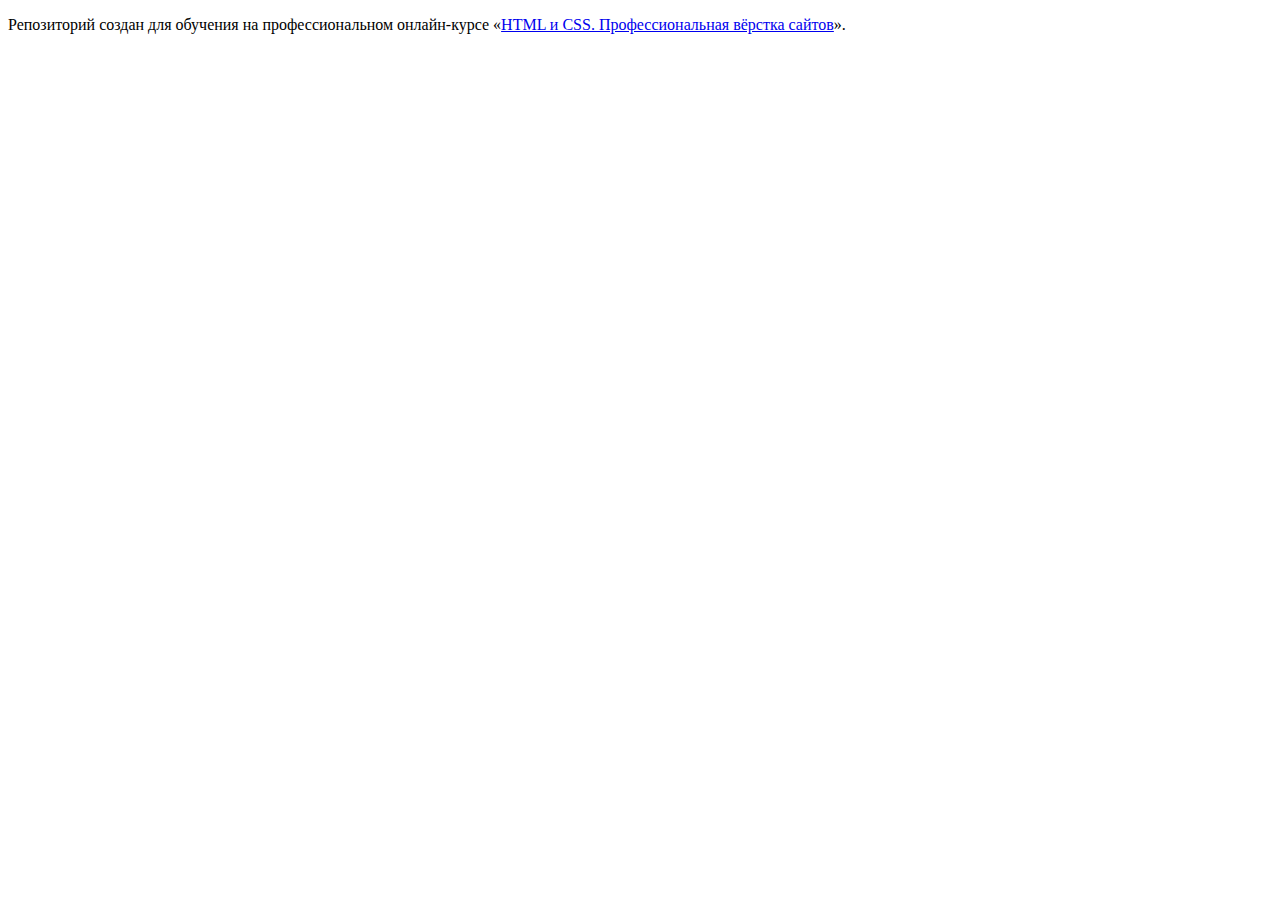
==== index.html @ d0b44148 "Created a new repository" ====
<!DOCTYPE html>
<html lang="ru">
  <head>
    <meta charset="utf-8">
    <title>HTML Academy: Седона</title>
  </head>
  <body>

    <p>Репозиторий создан для обучения на профессиональном онлайн‑курсе «<a href="https://htmlacademy.ru/intensive/htmlcss">HTML и CSS. Профессиональная вёрстка сайтов</a>».</p>

  </body>
</html>
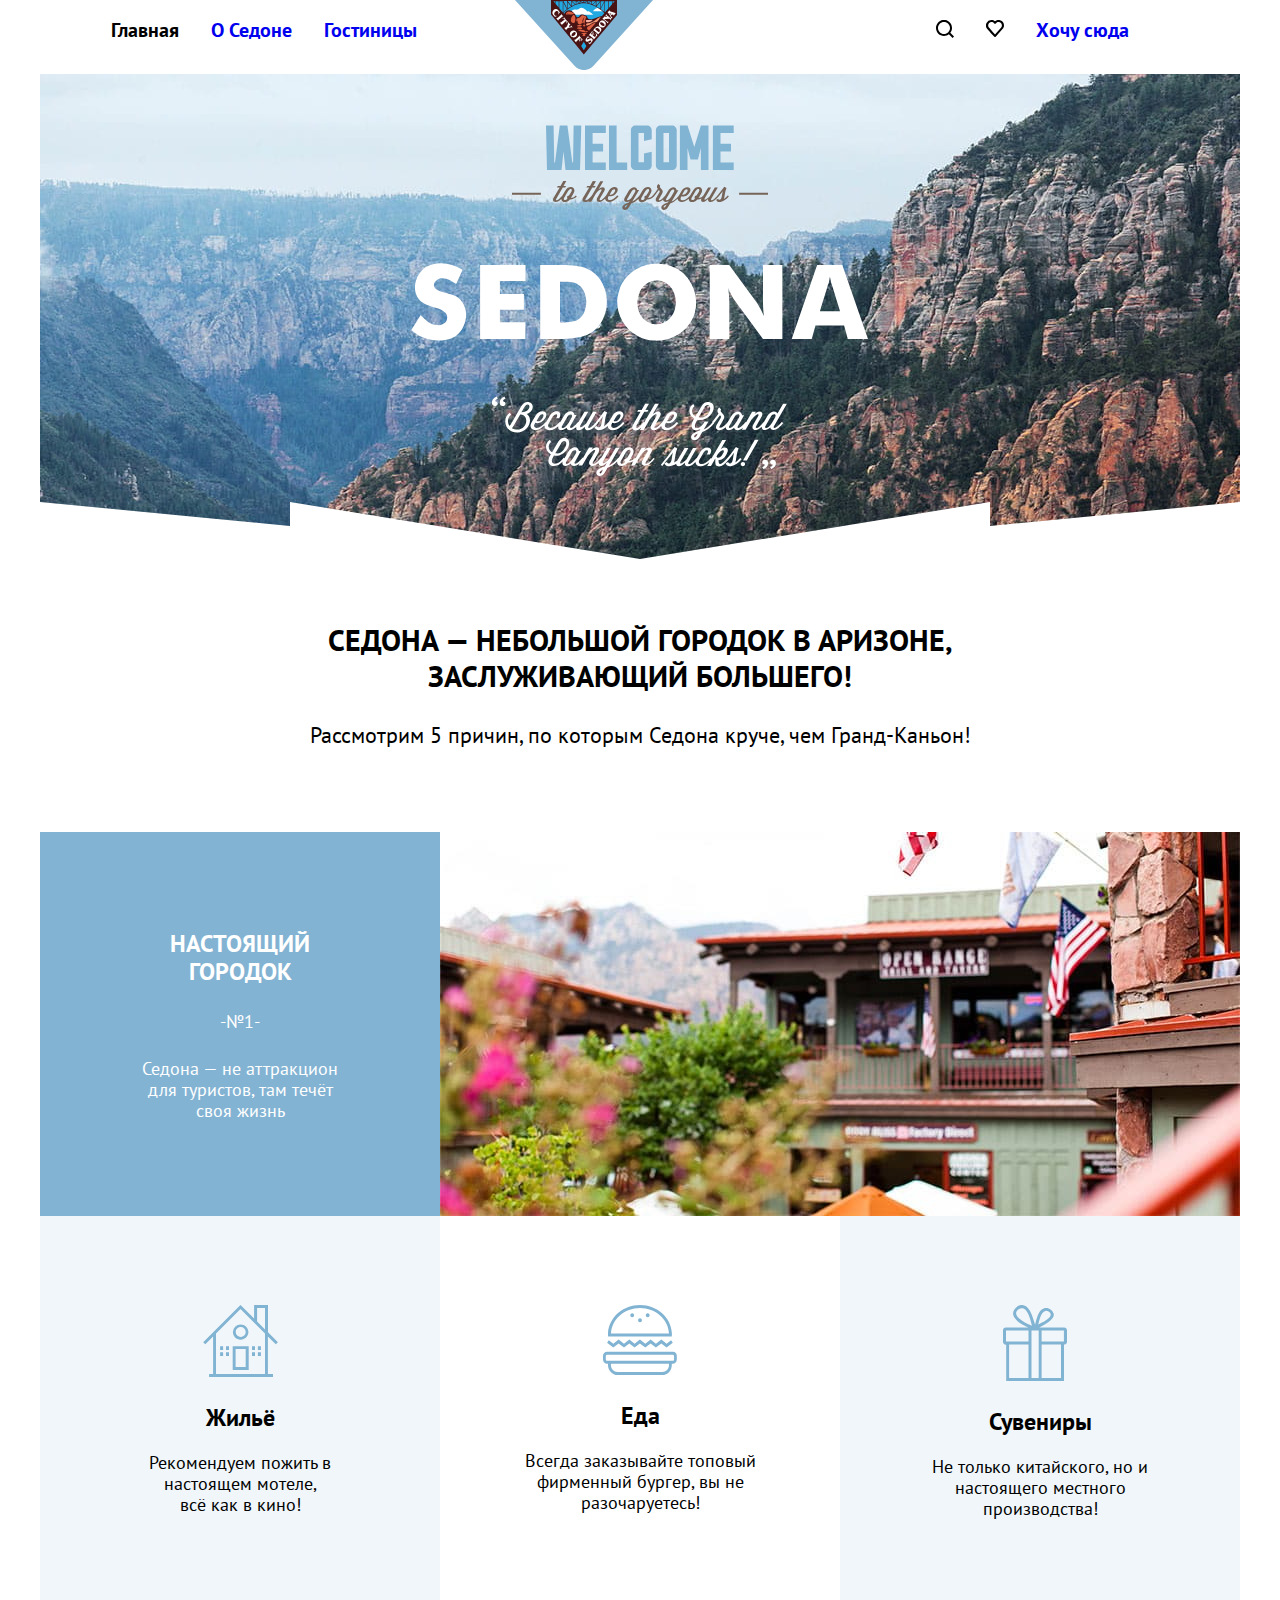
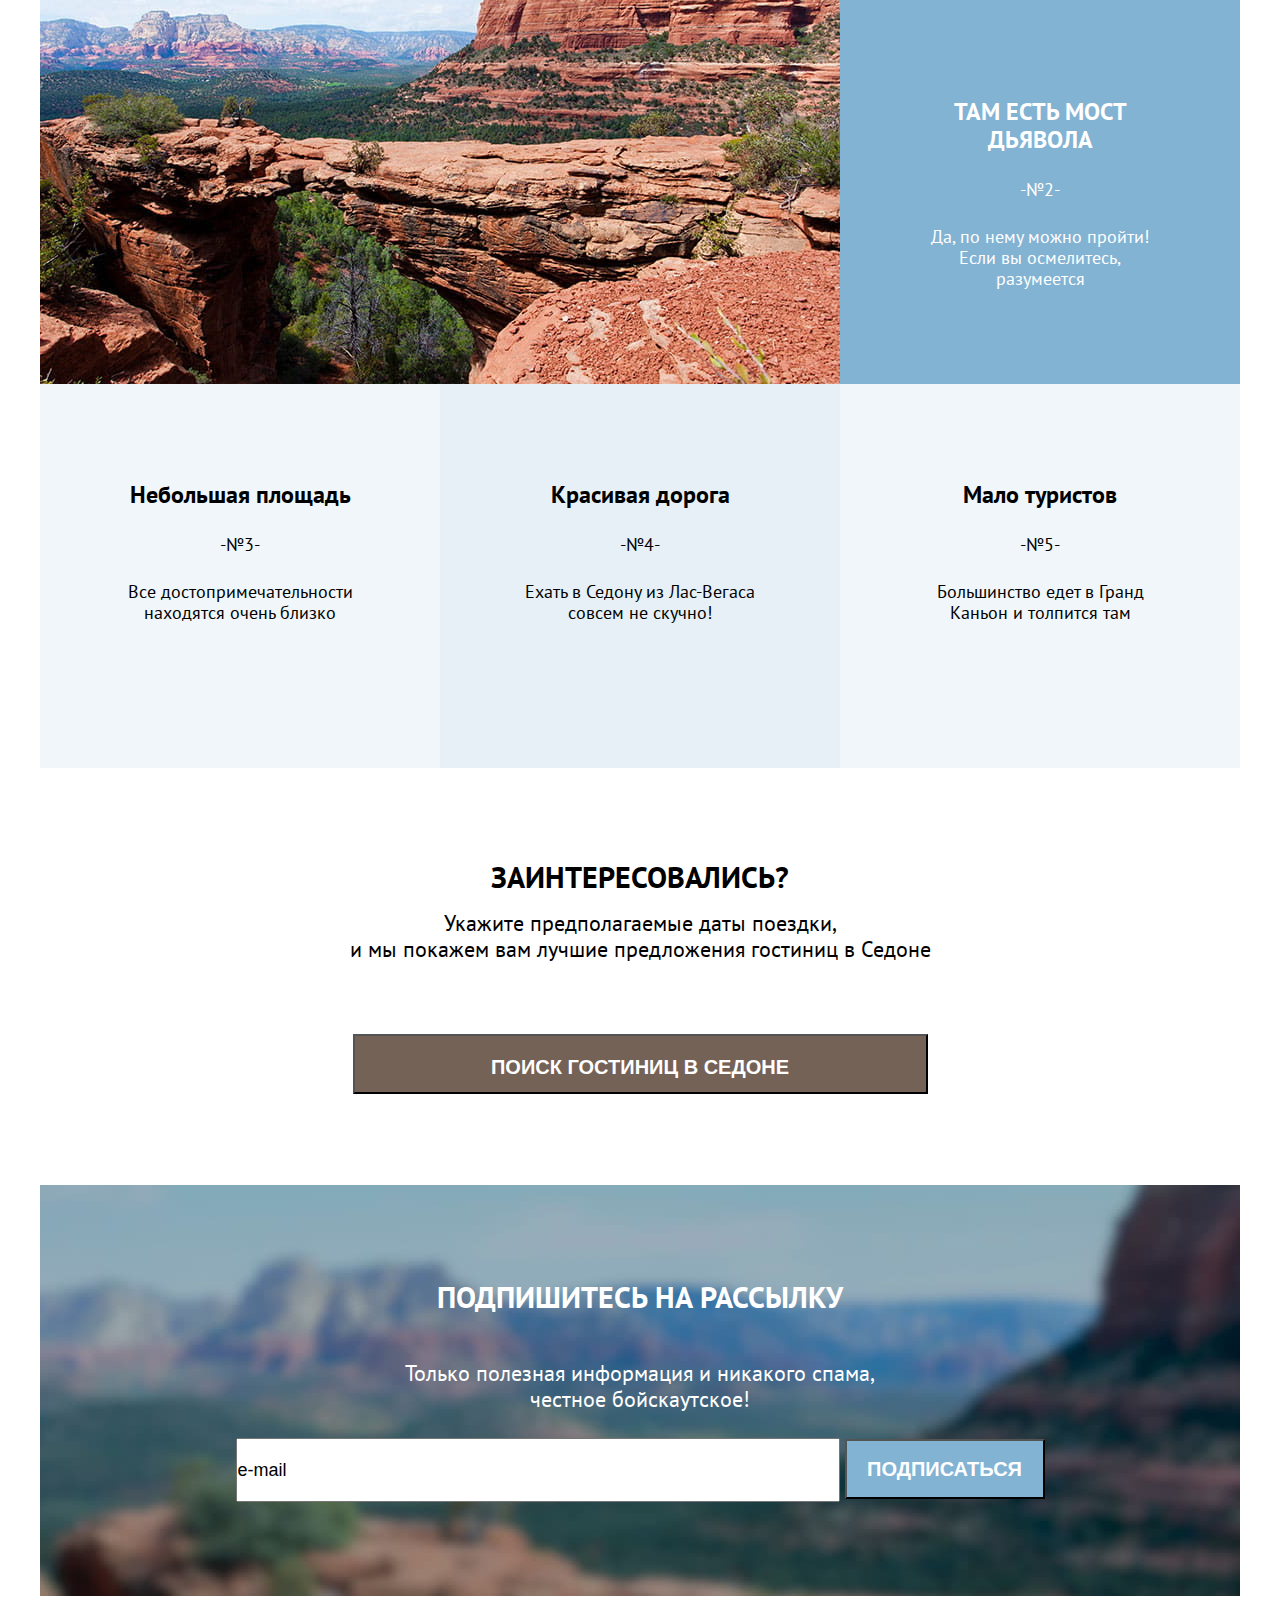
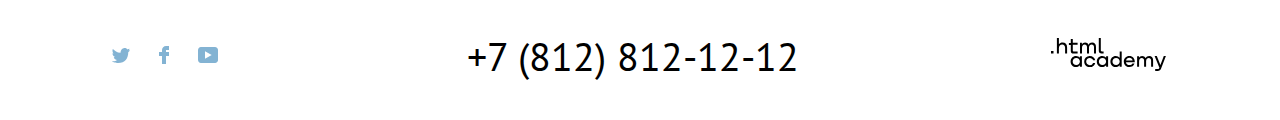
==== commit 432c9e33: "added images" ====
--- a/index.html
+++ b/index.html
@@ -3,10 +3,170 @@
   <head>
     <meta charset="utf-8">
     <title>HTML Academy: Седона</title>
+    <link rel="stylesheet" href="styles/styles.css">
   </head>
   <body>
+    <header class="page-header">
+      <nav class="navigation">
+        <ul class="navigation-list">
+          <li class="navigation-item">
+            <a class="navigation-link" title="Вы сейчас находитесь на главной странице">Главная</a>
+          </li>
+          <li class="navigation-item">
+            <a class="navigation-link" href="about.html">О Седоне</a>
+          </li>
+          <li class="navigation-item">
+            <a class="navigation-link" href="catalog.html">Гостиницы</a>
+          </li>
+        </ul>
+        <a class="main-header-logo">
+          <img src="images/header/sedona-logo.svg" alt="Логотип сайта городка Седона">
+        </a>
+        <ul class="navigation-list navigation-user">
+          <li class="navigation-item">
+            <a class="navigation-link" href="#">
+              <img src="images/header/search.svg" alt="Искать гостиницы">
+              <span class="visually-hidden">Поиск</span> 
+            </a>
+          </li>
+          <li class="navigation-item">
+            <a class="navigation-link" href="#" >
+              <img src="images/header/favorites.svg" alt="Добавить в избранное">
+              <span class="visually-hidden">Избранное</span> 
+            </a>
+          </li>
+          <li class="navigation-item">
+            <a class="navigation-link" href="#">Хочу сюда</a>
+          </li>
+        </ul>
+      </nav>
+    </header>
 
-    <p>Репозиторий создан для обучения на профессиональном онлайн‑курсе «<a href="https://htmlacademy.ru/intensive/htmlcss">HTML и CSS. Профессиональная вёрстка сайтов</a>».</p>
+    <main class="main-container main-index">
+      <div class="page-container">        <!--"Стакан" для основного содержимого страницы--> 
+        <h1 class="visually-hidden">Сайт для поиска жилья в городке Седона</h1>
+          <div class="welcome-wrap">        <!--Обертка для блока приветствия с фоновой картинкой-->
+            <img class="welcome-picture" src="images/welcome.svg" alt="Приветствие: Добро пожаловать в Седону!">
+            <img class="welcome-divider" src="images/divider.svg" alt="">
+          </div>
 
+        <section class="welcome-advantages">
+          <h2 class="advantages-title">Седона — небольшой городок в Аризоне, заслуживающий большего!</h2>
+          <p class="advantages-discription-main">Рассмотрим 5 причин, по которым Седона круче, чем Гранд-Каньон!</p>
+        </section>
+
+      <!--Преимущества-->
+        <section class="advantages">
+          <ul class="advantages-list">
+            <li class="advantages-item-picture">
+              <h3 class="advantages-title-picture">Настоящий городок</h3>
+              <p class="advantages-discription-picture advantages-number">-№1-</p>
+              <p class="advantages-discription-picture">Седона — не аттракцион для туристов, там течёт своя жизнь</p>
+            </li>
+            <li class="advantages-image">
+              <img src="images/photo-1.jpg" alt="Гостиница на фоне гор и цветы на переднем плане">
+            </li>
+            <li class="advantages-subitem">
+              <img class="advantages-icon" src="images/icon-1.svg" alt="">
+              <h3 class="advantages-subitem-title advantages-subitem-icon">Жильё</h3>
+              <p class="advantages-subitem-discription">Рекомендуем пожить в настоящем мотеле,<br> всё как в кино!</p>
+            </li>
+            <li class="advantages-subitem subitem-white">
+              <img class="advantages-icon" src="images/icon-2.svg" alt="">
+              <h3 class="advantages-subitem-title advantages-subitem-icon">Еда</h3>
+              <p class="advantages-subitem-discription">Всегда заказывайте топовый фирменный бургер, вы не разочаруетесь!</p>
+            </li>
+            <li class="advantages-subitem">
+              <img class="advantages-icon" src="images/icon-3.svg" alt="">
+              <h3 class="advantages-subitem-title advantages-subitem-icon">Сувениры</h3>
+              <p class="advantages-subitem-discription">Не только китайского, но и настоящего местного производства!</p>
+            </li>
+            <li class="advantages-image">
+              <img src="images/photo-2.jpg" alt="Место в горах 'Мост дьявола'">
+            </li>
+            <li class="advantages-item-picture">
+              <h3 class="advantages-title-picture">Там есть мост дьявола</h3>
+              <p class="advantages-discription-picture advantages-number">-№2-</p>
+              <p class="advantages-discription-picture">Да, по нему можно пройти! Если вы осмелитесь, разумеется</p>
+            </li>  
+            <li class="advantages-subitem">
+              <h3 class="advantages-subitem-title">Небольшая площадь</h3>
+              <p class="advantages-number">-№3-</p>
+              <p class="advantages-subitem-discription">Все достопримечательности находятся очень близко</p>
+            </li>
+            <li class="subitem-4 advantages-subitem ">
+              <h3 class="advantages-subitem-title">Красивая дорога</h3>
+              <p class="advantages-number">-№4-</p>
+              <p class="advantages-subitem-discription">Ехать в Седону из Лас-Вегаса совсем не скучно!</p>
+            </li>
+            <li class="advantages-subitem">
+              <h3 class="advantages-subitem-title">Мало туристов</h3>
+              <p class="advantages-number">-№5-</p>
+              <p class="advantages-subitem-discription">Большинство едет в Гранд Каньон и толпится там</p>
+            </li>
+          </ul>
+        </section>
+
+        <!--Поиск гостиниц-->
+        <section class="hotel-search">
+          <h2 class="hotel-search-title">Заинтересовались?</h2>
+          <p class="hotel-search-discription">Укажите предполагаемые даты поездки,<br> и мы покажем вам лучшие предложения гостиниц в Седоне</p>
+          <button class="button-search" type="submit">Поиск гостиниц в Седоне</button>
+        </section>
+
+      </div>    <!--закрываем"Стакан" для основного содержимого страницы--> 
+    </main>
+
+    <!--mail delivery-->
+    <footer class="page-footer">
+      <div class="wrap-mail-delivery">
+        <section class="mail-delivery">
+          <h2 class="mail-delivery-title">Подпишитесь на рассылку</h2>
+          <p class="mail-delivery-discription">Только полезная информация и никакого спама,<br> честное бойскаутское!</p>
+        <form class="mail-delivery-form" action="https://echo.htmlacademy.ru/courses" method="get">
+          <label class="visually-hidden" for="mail">e-mail</label>
+          <input type="email" id="mail" name="email" value="e-mail" placeholder="Ваш e-mail">
+          <button class="button-delivery" type="submit">Подписаться</button>
+        </form>
+        </section>
+      </div>
+
+      <div class="page-footer-container">
+        <section class="footer-social">
+          <h2 class="visually-hidden">Социальные сети</h2>
+          <ul class="footer-social-list">
+            <li class="footer-social-item">
+              <a class="footer-button" href="#">
+                <img src="images/footer/social-twitter.svg" alt="Перейти на страницу HTML Academy в Твиттере">
+                <span class="visually-hidden">Твиттер</span>
+              </a>
+            </li>
+            <li class="footer-social-item">
+              <a class="footer-button" href="#">
+                <img src="images/footer/social-facebook.svg" alt="Перейти на страницу HTML Academy в Фэйсбуке">
+                <span class="visually-hidden">Фэйсбук</span>
+              </a>
+            </li>
+            <li class="footer-social-item">
+              <a class="footer-button" href="#">
+                <img src="images/footer/social-youtube.svg" alt="Перейти на страницу HTML Academy в Ютубе">
+                <span class="visually-hidden">Ютуб</span>
+              </a>
+            </li>
+          </ul>
+        </section>
+
+        <div class="footer-contacts">
+          <h2 class="visually-hidden">Контактный телефон</h2>
+          <p class="contacts-phone">+7 (812) 812-12-12</p>
+        </div>
+        <div class="footer-link">
+          <h2 class="visually-hidden">Логотип HTML Academy</h2>
+          <a class="footer-logo">
+            <img src="images/footer/logo-htmlacademy.svg" alt="Перейти на домашнюю страницу HTML Academy">
+          </a>
+        </div>
+      </div>
+    </footer>
   </body>
 </html>
--- a/styles/styles.css
+++ b/styles/styles.css
@@ -0,0 +1,661 @@
+@font-face {
+    font-family: "PT Sans";
+    font-style: normal;
+    font-weight: 400;
+    src: url(../fonts/ptsans-400.woff2);
+    font-display: swap;
+}
+
+@font-face {
+    font-family: "PT Sans";
+    font-style: normal;
+    font-weight: 700;
+    src: url(../fonts/ptsans-700.woff2);
+    font-display: swap;
+}
+
+
+/*Pages*/
+
+html{
+    height: 100%;
+}
+
+body {
+    margin: 0;
+    display: flex;
+    flex-direction: column;
+    min-height: 100%;
+    font-family: "PT Sans", sans-serif;
+    font-size: 18px;
+    line-height: 21px;
+    background-color: #ffffff;
+    color: #000000;
+}
+
+.visually-hidden {
+    position: absolute;
+    width: 1px;
+    height: 1px;
+    margin: -1px;
+    border: 0;
+    padding: 0;
+    clip: rect(0 0 0 0);
+    overflow: hidden;
+  }
+
+.main-container {
+    flex-grow: 1;
+}
+
+.navigation {
+    display: flex;
+    width: 1200px;
+    margin: 0 auto;
+}
+
+.navigation-list {
+    display: flex;
+    width: 420px;
+    margin: 0;
+    margin-left: 55px;
+    padding: 0;
+    list-style-type: none;
+}
+
+.navigation-link {
+    display: block;
+    padding: 20px 16px;
+    font-weight: 700;
+    font-size: 20px;
+    text-align: center;
+    text-decoration: none;
+    min-height: 25px;
+}
+
+.navigation-user {
+    max-width: 320px;
+    margin-left: auto;
+    min-height: 25px;
+}
+
+/*"Стаканы" для сайта*/
+.page-container {
+    width: 1200px;
+    margin: 0 auto;
+}
+
+.catalog-container {
+    width: 1056px;
+    margin: 0 auto;
+}
+
+.welcome-wrap {
+    height: 485px;
+    background-color: #E5E5E5;
+    background-image: url(../images/index-background.jpg);
+    background-size: auto auto;
+    background-repeat: no-repeat;
+}
+
+.welcome-picture {
+    display: block;
+    margin: 0 auto;
+    padding: 51px 0px 25px;
+}
+
+.welcome-advantages {  
+    display: flex;
+    flex-wrap: wrap;
+    justify-content: center;
+}
+
+/*Преимущества*/
+
+.advantages-title {
+    font-weight: 700;
+    font-size: 30px;
+    line-height: 120%;
+    text-align: center;
+    text-transform: uppercase;
+    margin: 63px 240px 23px 240px;
+}
+
+.advantages-discription-main {
+    font-size: 22px;
+    line-height: 164%;
+    text-align: center;
+    margin: 0px 0px 79px;
+}
+
+.advantages-list {
+    margin: 0;
+    padding: 0;
+    display: flex;
+    flex-wrap: wrap;
+    list-style-type: none;
+}
+
+
+/*Блоки преимуществ с картинками*/
+.advantages-item-picture {
+    width: 400px;
+    color:#ffffff;
+    background: #83B3D3;
+   
+}
+
+.advantages-title-picture {
+    font-weight: 700;
+    font-size: 24px;
+    line-height: 28px;
+    text-align: center;
+    text-transform: uppercase;
+    margin: 98px 80px 0px;
+}
+
+.advantages-discription-picture {
+    font-size: 18px;
+    line-height: 21px;
+    text-align: center;
+    margin: 0px 90px;
+    
+}
+
+.advantages-number {
+    text-align: center;
+    margin: 25px 0px 26px; 
+}
+
+.advantages-image {
+    display: flex;
+    
+} 
+
+/*Блоки преимуществ без картинок*/
+.advantages-subitem {
+    width: 400px;
+    background-color: rgba(131, 179, 211, 0.12);
+    min-height: 384px;
+}
+
+/*Иконки в блоках преимуществ*/
+.advantages-icon {
+    margin: 89px 163px 0px;
+}
+
+.subitem-white {
+    background-color: #ffffff;
+}
+
+.subitem-4 {
+    background-color: rgba(131, 179, 211, 0.2);
+}
+
+
+
+
+
+.advantages-subitem-title {
+    font-size: 24px;
+    line-height: 28px;
+    text-align: center;
+    margin: 97px 0px 0px;
+}
+
+/*Название преимуществ с иконками*/
+.advantages-subitem-icon{
+    margin: 23px 0px 20px;
+}
+
+.advantages-subitem-discription {
+    text-align: center;
+    margin: 0px 75px;
+    
+}
+
+/*hotel Search*/
+
+.hotel-search {
+    display: flex;
+    flex-direction: column;
+    text-align: center;
+}
+
+.hotel-search-title {
+    font-size: 30px;
+    line-height: 36px;
+    text-transform: uppercase;
+    margin: 91px auto 15px;
+}
+
+.hotel-search-discription {
+    font-size: 22px;
+    line-height: 26px;
+    margin: 0 auto;
+}
+
+.button-search {
+    width: 575px;
+    height: 60px;
+    color: #ffffff;
+    background-color: #756257;
+    font-weight: 700;
+    font-size: 20px;
+    line-height: 36px;
+    text-transform: uppercase;
+    padding: 13px 0px 17px;
+    margin: 72px auto 91px;
+}
+
+.button-delivery {
+    width: 200px;
+    height: 60px;
+    color: #FFFFFF;
+    background-color: #83B3D3;
+    font-weight: 700;
+    font-size: 20px;
+    line-height: 26px;
+    text-transform: uppercase;
+    padding: 0;
+}
+
+#mail {
+    
+    width: 600px;
+    font-size: 18px;
+    line-height: 26px;
+    height: 60px;
+    padding: 0;
+    margin-bottom: 94px;
+}
+
+/*footer*/
+.wrap-mail-delivery {
+    display: flex;
+    margin: 0 auto;
+    width: 1200px;
+}
+
+
+
+
+.mail-delivery {
+    width: 1200px;
+
+    color: #ffffff;
+    background-color: #83B3D3;
+    background-image: url(../images/footer/background-footer.jpg);
+    background-repeat: no-repeat;
+    text-align: center;
+}
+
+.mail-delivery-title {
+    font-size: 30px;
+    line-height: 36px;
+    text-transform: uppercase;
+    margin: 94px auto 45px;
+}
+
+.mail-delivery-discription {
+    font-size: 22px;
+    line-height: 26px;
+    margin: 0px auto 26px;
+}
+
+
+/*footer social*/
+
+.page-footer-container {
+    display: flex;
+    width: 1200px;
+    margin: 0 auto;
+}
+
+.footer-social {
+    margin: 50px auto 0px 72px;
+    max-width: 110px;
+}
+
+.footer-social-list{
+    display: flex;
+    flex-wrap: wrap;
+    margin: 0;
+    padding: 0;
+    list-style-type: none;
+}
+
+.footer-social-item {
+    max-width: 20px;
+    max-height: 18px;
+    margin-right: 29px;
+    margin-bottom: 8px;
+}
+
+.footer-social-item:nth-child(3n) {
+    margin-right: 0;
+}
+
+.footer-link {
+    margin: 42px 72px 44px auto;
+    width: 120px;
+}
+
+.footer-social, .footer-contacts, .footer-link {
+    text-align: center;
+}
+
+.contacts-phone {
+    font-size: 40px;
+    line-height: 40px;
+    margin: 0;
+    padding: 40px 0px 30px;
+}
+
+/*catalog filters*/
+.inner-header-title {
+   
+    font-size: 60px;
+    line-height: 78px;
+    
+}
+
+/*Страница каталога*/
+
+
+.inner-wrap {
+    width: 1200px;
+    margin: 0 auto;
+    color: #ffffff;
+    background-color: #83B3D3;
+    background-image: url(../images/catalog/catalog-background.jpg);
+    background-repeat: no-repeat;
+}
+
+.inner-header-title {
+    margin-top: 0px;
+    margin-bottom: 0px;
+    padding-top: 34px;
+}
+
+.breadcrumbs {
+    display: flex;
+    margin: 0px;
+    padding: 0px;
+    list-style-type: none;
+}
+
+.breadcrumbs-item {
+    margin-right: 26px;
+    padding-bottom: 45px;
+}
+
+.breadcrumbs-link {
+    font-size: 16px;
+}
+
+/*.catalog-hotels {
+
+}                                                      /* Для назначения флекса*/
+
+
+/*Фильтры гостиниц*/
+.catalog-hotels-page {
+    display: flex;
+    flex-wrap: wrap;
+    width: 1056px;
+    margin: 0px auto;
+    justify-content: space-between;
+
+}
+
+
+.catalog-filter-group-1 {
+    margin: 0;
+    padding: 0;
+    width: 200px;
+}
+
+.catalog-filter-group-2 {
+    margin: 0;
+    padding: 0;
+    width: 300px;
+}
+
+.catalog-filter-group-3 {
+    margin: 0;
+    padding: 0;
+    width: 360px;
+}
+
+.checkbox, .radio {
+    line-height: 23px;
+    }
+
+/*Кнопки применения и сброса фильтров*/
+.buttons-wrap {
+    display: flex;
+    width: 160px;
+    flex-direction: column;
+}
+
+.apply {
+    color: inherit;
+    background-color: #83B3D3;
+    font-size: 16px;
+    text-transform: uppercase;
+}
+
+.reset {
+    font-size: inherit;
+    color: inherit;
+}
+
+
+/*Сортировка*/
+.sorting-type {
+    display: flex;
+}
+
+.sorting-type-form {
+    width: 287px;
+    margin-right: 81px;
+}
+
+.button-view {
+    width: 48px;
+    height: 48px;
+    margin-top: 44px;
+    margin-right: 8px;
+}
+
+/*Секция с количеством найденных гостиниц*/
+.found-hotels {
+    width: 338px;
+    margin: 0px;
+    padding: 50px 0px 45px;
+    margin-right: 192px;
+    font-weight: 700;
+    font-size: 30px;
+    line-height: 39px;
+    text-transform: uppercase;
+}
+
+#sorting {
+    padding: 12px 78px 13px 19px;
+    margin-top: 44px;
+    font-family: "PT Sans", sans-serif;
+    font-size: 18px;
+    line-height: 23px;
+}
+
+/*Список гостиниц*/
+.hotels-list{
+    padding: 0;
+    margin: 0;
+    list-style-type: none;
+    display: flex;
+    flex-direction: column;
+    flex-wrap: wrap;
+    font-size: inherit;
+    line-height: 23px;
+}
+
+.hotels-list a {
+    font-size: 24px;
+    line-height: 31px;
+    text-decoration: none;
+    color:#000000;
+}
+
+/*задаем ширину ссылки-картинки*/
+.hotels-card-link {
+    width: 180px;
+}
+
+/*задаем ширину описания карточки*/
+.hotel-card-wrap {
+    width: 320px;
+}
+
+a.button-more-detailed, a.button-to-favorites {
+    font-weight: 700;
+    font-size: 16px;
+    line-height: 21px;
+    text-transform: uppercase;
+    color: #ffffff;
+    background-color: #756257;
+    text-transform: uppercase;
+}
+
+a.button-to-favorites {
+    background-color: #83B3D3;
+}
+
+a.added-to-favorites {
+    background-color: #7DB54F;
+}
+
+.box {
+    height: 20px;
+    width: 36px;
+    background-image: url("../images/catalog/star.svg");
+    background-repeat: repeat-x;
+}
+
+.four-stars {
+        width: 72px;
+}
+
+.three-stars {
+        width: 54px;
+}
+
+.top {
+    font-size: 16px;
+    line-height: 21px; /*Для выравнивания единичной строки по вертикали можно line-height=height */
+    width: 160px;
+    height: 37px;
+    background-color: #F2F2F2;
+    border-radius: 4px;
+    text-align: center;
+}
+
+/*pagination*/
+
+.pagination-show-more {
+    font-size: 20px;
+    line-height: 26px;
+    width: 625px;
+    height: 55px;
+    color: #ffffff;
+    background-color: #83B3D3;
+    text-transform: uppercase;
+    border-radius: 4px;
+    border-width: 0;
+}
+
+.pagination-wraper {
+    display: flex; 
+}
+
+.pagination-list {
+    display: flex; 
+    margin: 0;
+    margin-top: 10px;
+    padding: 0;
+    list-style-type: none;
+    
+}
+
+.pagination-item {
+    background-color: #83B3D3;
+    /*margin: 1% auto;*/
+    width: 55px;
+    height: 55px;
+}
+
+.pagination-item:not(:last-child) {
+    margin-right: 8px;
+}
+
+.pagination-link {
+    display: block;
+    box-sizing: border-box;
+    padding: 14px 20px;
+    font-weight: 700;
+    font-size: 20px;
+    line-height: 26px;
+    color: #FFFFFF;
+    text-decoration: none;
+}
+
+.pagination-current{
+    background-color: #F2F2F2;
+    color:#000000;
+}
+
+label.display-hotels{
+    font-family: "PT Sans", sans-serif;
+    font-size: 18px;
+    line-height: 23px;
+    padding-right: 51px;
+}
+
+.display-number-hotels {
+    margin-left: auto;
+    margin-top: 10px;
+}
+
+#display-hotels {
+    font-family: "PT Sans", sans-serif;
+    font-size: 18px;
+    line-height: 23px;
+    padding: 13px 111px 12px 17px;
+}
+
+
+.inner-mail-delivery {
+    width: 1200px; 
+    text-align: center;
+    
+}
+
+.mail-delivery-title {
+    font-weight: 700;
+}
+
+/*Подписаться*/
+.subscribe {
+    display: inline;
+    font-size: 20px;
+    line-height: 26px;
+    width: 200px;
+    height: 60px;
+    color: #ffffff;
+    background-color: #83B3D3;
+    text-transform: uppercase;
+    border-radius: 0px 10px 10px 0px;
+    border-width: 0;
+}
+
